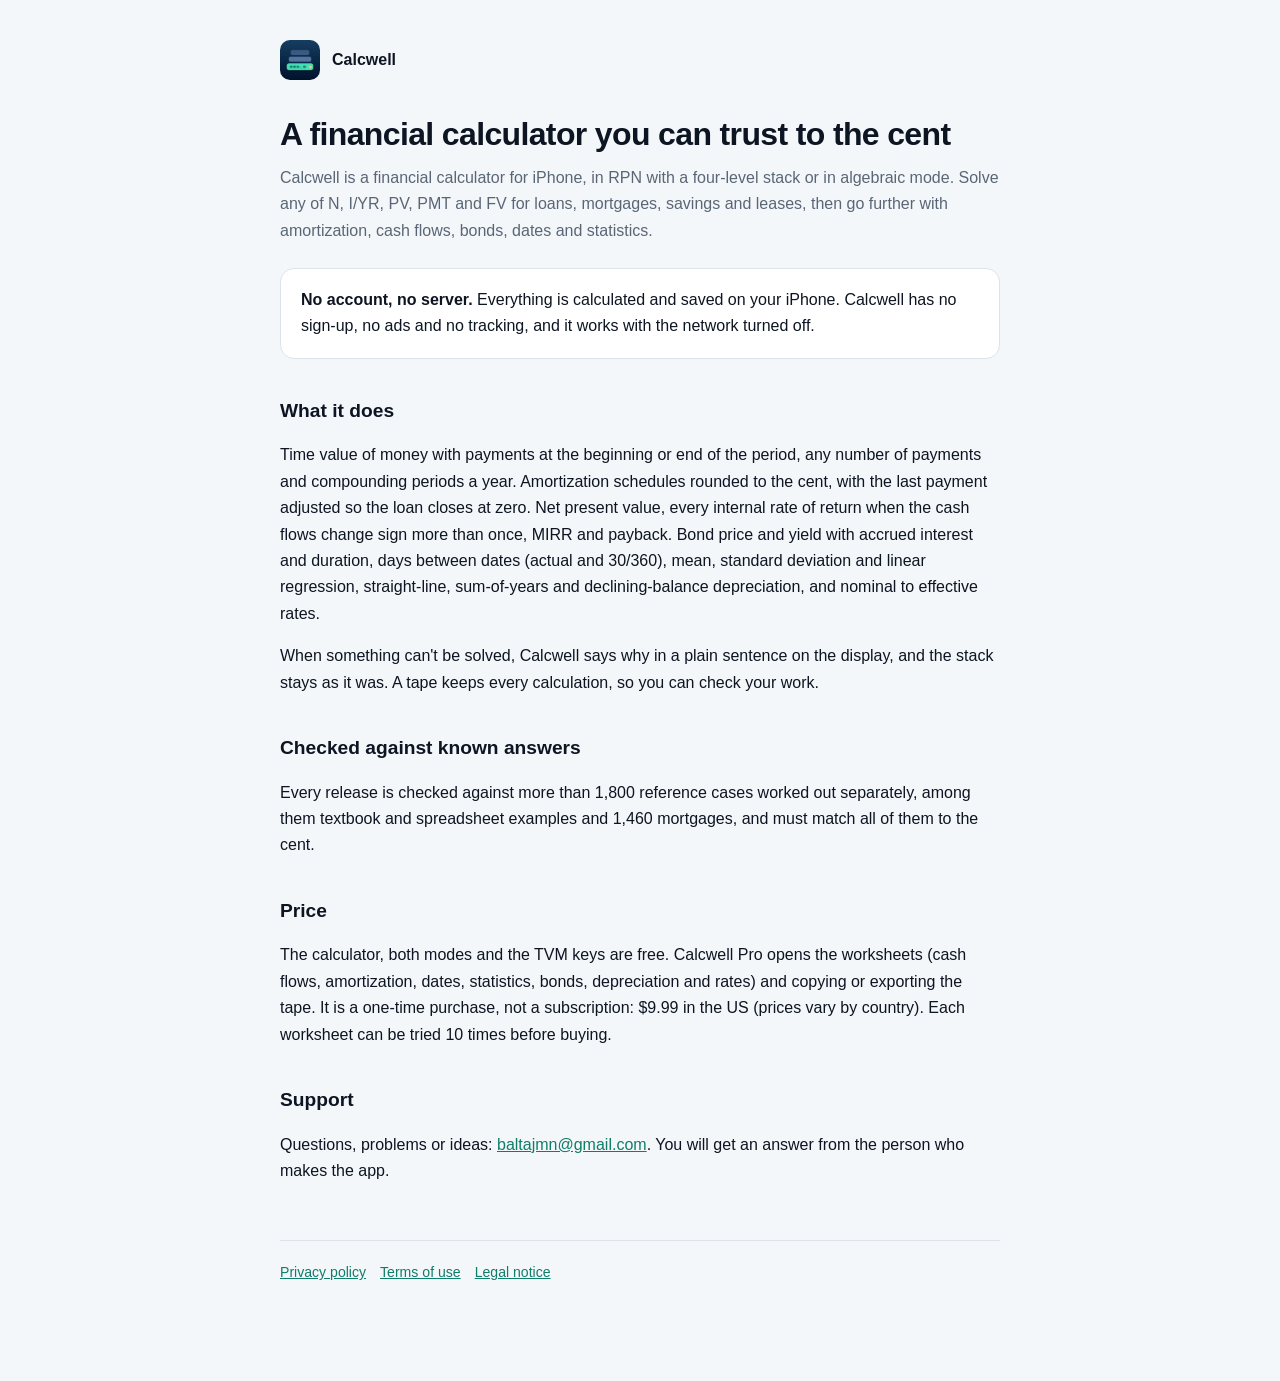
==== index.html @ ff2c508a "Calcwell web: landing, privacy and legal notice Co-Authored-By: Claude Opus 5.5 <noreply@anthropic.c" ====
<!doctype html>
<html lang="en">
<head>
<meta charset="utf-8">
<meta name="viewport" content="width=device-width, initial-scale=1">
<title>Calcwell: Financial Calculator for iPhone</title>
<meta name="description" content="RPN and algebraic financial calculator for iPhone: loan and mortgage payments, amortization, NPV and IRR, bonds, dates, statistics and depreciation. Checked to the cent. No account, works offline.">
<link rel="canonical" href="https://calcwell.baltajmn.dev/">
<link rel="icon" href="/cw/icon-64.png" type="image/png">
<link rel="apple-touch-icon" href="/cw/icon-180.png">
<link rel="stylesheet" href="/cw/site.css">
</head>
<body>
<main>
<a class="brand" href="/"><img src="/cw/icon-180.png" alt="">Calcwell</a>
<h1>A financial calculator you can trust to the cent</h1>
<p class="lede">Calcwell is a financial calculator for iPhone, in RPN with a four-level stack or in algebraic mode. Solve any of N, I/YR, PV, PMT and FV for loans, mortgages, savings and leases, then go further with amortization, cash flows, bonds, dates and statistics.</p>

<div class="box"><p><strong>No account, no server.</strong> Everything is calculated and saved on your iPhone. Calcwell has no sign-up, no ads and no tracking, and it works with the network turned off.</p></div>

<h2>What it does</h2>
<p>Time value of money with payments at the beginning or end of the period, any number of payments and compounding periods a year. Amortization schedules rounded to the cent, with the last payment adjusted so the loan closes at zero. Net present value, every internal rate of return when the cash flows change sign more than once, MIRR and payback. Bond price and yield with accrued interest and duration, days between dates (actual and 30/360), mean, standard deviation and linear regression, straight-line, sum-of-years and declining-balance depreciation, and nominal to effective rates.</p>
<p>When something can't be solved, Calcwell says why in a plain sentence on the display, and the stack stays as it was. A tape keeps every calculation, so you can check your work.</p>

<h2>Checked against known answers</h2>
<p>Every release is checked against more than 1,800 reference cases worked out separately, among them textbook and spreadsheet examples and 1,460 mortgages, and must match all of them to the cent.</p>

<h2>Price</h2>
<p>The calculator, both modes and the TVM keys are free. Calcwell Pro opens the worksheets (cash flows, amortization, dates, statistics, bonds, depreciation and rates) and copying or exporting the tape. It is a one-time purchase, not a subscription: $9.99 in the US (prices vary by country). Each worksheet can be tried 10 times before buying.</p>

<h2>Support</h2>
<p>Questions, problems or ideas: <a href="mailto:baltajmn@gmail.com?subject=Calcwell">baltajmn@gmail.com</a>. You will get an answer from the person who makes the app.</p>

<footer><a href="/privacy/">Privacy policy</a><a href="https://www.apple.com/legal/internet-services/itunes/dev/stdeula/">Terms of use</a><a href="/legal.html">Legal notice</a></footer>
</main>
</body>
</html>
---- cw/site.css ----
:root { --bg: #F4F7FA; --surface: #FFFFFF; --ink: #0D1522; --muted: #5A6676; --line: #DCE3EA; --accent: #0F7D69; }
@media (prefers-color-scheme: dark) {
  :root { --bg: #0D1522; --surface: #142033; --ink: #E8EEF4; --muted: #9AA8B8; --line: #22324A; --accent: #3FD8A6; }
}
* { box-sizing: border-box; }
body { margin: 0; padding: 40px 20px 96px; background: var(--bg); color: var(--ink);
  font: 16px/1.65 -apple-system, BlinkMacSystemFont, "Segoe UI", Roboto, Helvetica, Arial, sans-serif; }
main { max-width: 720px; margin: 0 auto; }
h1 { font-size: 2rem; font-weight: 650; letter-spacing: -0.02em; margin: 0 0 4px; }
h2 { font-size: 1.2rem; font-weight: 650; margin: 36px 0 8px; }
.brand { display: flex; align-items: center; gap: 12px; margin: 0 0 28px; text-decoration: none; color: var(--ink); font-weight: 650; }
.brand img { width: 40px; height: 40px; border-radius: 10px; }
.lede { color: var(--muted); margin: 0 0 24px; }
.box { background: var(--surface); border: 1px solid var(--line); border-radius: 14px; padding: 18px 20px; margin: 24px 0; }
.box p { margin: 0; }
table { border-collapse: collapse; width: 100%; font-size: 0.94rem; }
th, td { text-align: left; padding: 10px 12px; border-bottom: 1px solid var(--line); vertical-align: top; }
th { color: var(--muted); font-weight: 600; width: 32%; }
a { color: var(--accent); }
footer { color: var(--muted); font-size: 0.88rem; margin-top: 56px; border-top: 1px solid var(--line); padding-top: 20px; }
footer a { margin-right: 14px; }
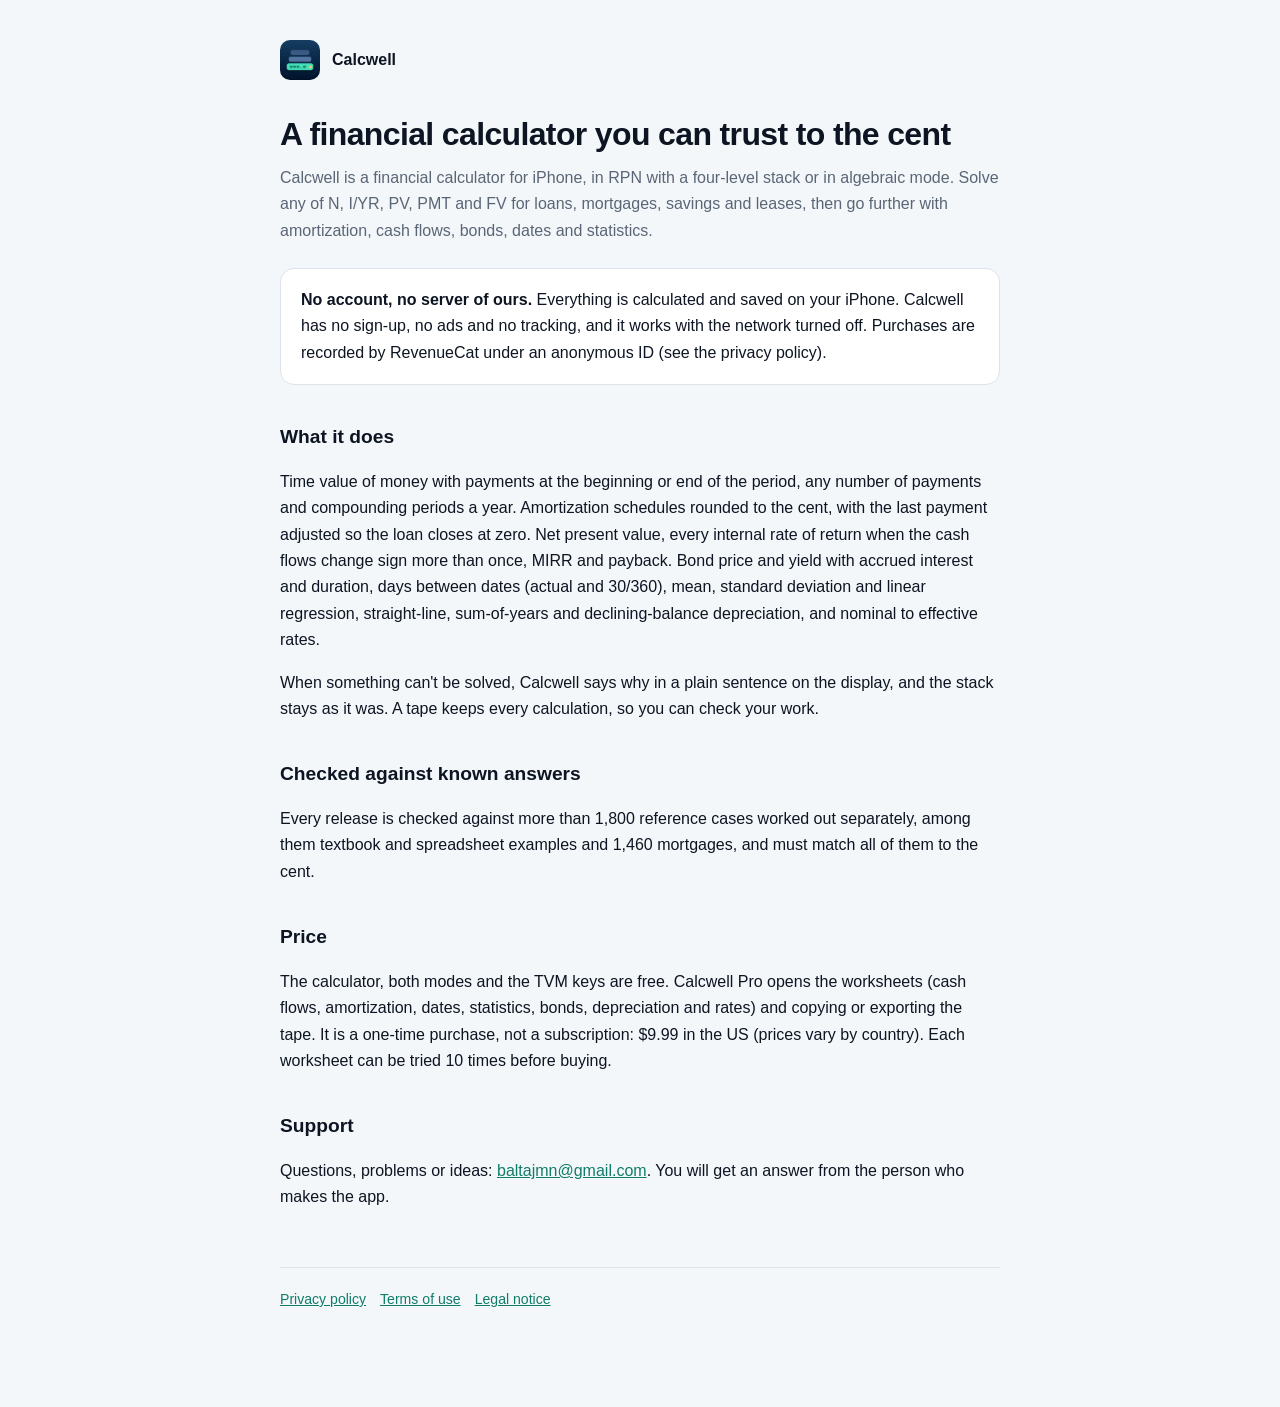
==== commit bbb332bc: "Privacy: RevenueCat records purchases Co-Authored-By: Claude Opus 5.5 <noreply@anthropic.com>" ====
--- a/index.html
+++ b/index.html
@@ -16,7 +16,7 @@
 <h1>A financial calculator you can trust to the cent</h1>
 <p class="lede">Calcwell is a financial calculator for iPhone, in RPN with a four-level stack or in algebraic mode. Solve any of N, I/YR, PV, PMT and FV for loans, mortgages, savings and leases, then go further with amortization, cash flows, bonds, dates and statistics.</p>
 
-<div class="box"><p><strong>No account, no server.</strong> Everything is calculated and saved on your iPhone. Calcwell has no sign-up, no ads and no tracking, and it works with the network turned off.</p></div>
+<div class="box"><p><strong>No account, no server of ours.</strong> Everything is calculated and saved on your iPhone. Calcwell has no sign-up, no ads and no tracking, and it works with the network turned off. Purchases are recorded by RevenueCat under an anonymous ID (see the privacy policy).</p></div>
 
 <h2>What it does</h2>
 <p>Time value of money with payments at the beginning or end of the period, any number of payments and compounding periods a year. Amortization schedules rounded to the cent, with the last payment adjusted so the loan closes at zero. Net present value, every internal rate of return when the cash flows change sign more than once, MIRR and payback. Bond price and yield with accrued interest and duration, days between dates (actual and 30/360), mean, standard deviation and linear regression, straight-line, sum-of-years and declining-balance depreciation, and nominal to effective rates.</p>
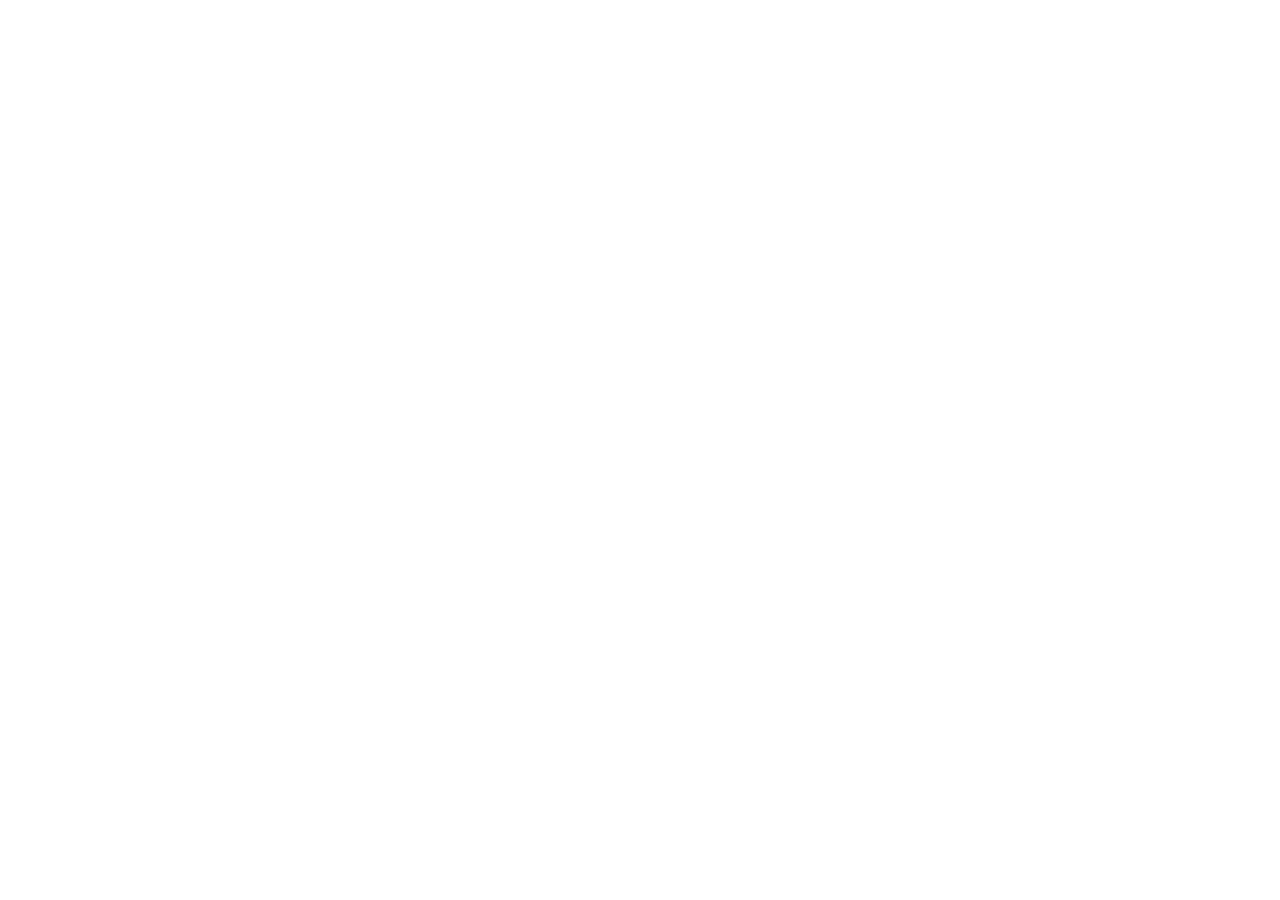
==== commit 037bc2c4: "Redirect every page to https://baltajmn.dev/ Co-Authored-By: Claude Opus 5.5 <noreply@anthropic.com>" ====
--- a/index.html
+++ b/index.html
@@ -1,37 +1,13 @@
-<!doctype html>
+<!DOCTYPE html>
 <html lang="en">
 <head>
 <meta charset="utf-8">
-<meta name="viewport" content="width=device-width, initial-scale=1">
-<title>Calcwell: Financial Calculator for iPhone</title>
-<meta name="description" content="RPN and algebraic financial calculator for iPhone: loan and mortgage payments, amortization, NPV and IRR, bonds, dates, statistics and depreciation. Checked to the cent. No account, works offline.">
-<link rel="canonical" href="https://calcwell.baltajmn.dev/">
-<link rel="icon" href="/cw/icon-64.png" type="image/png">
-<link rel="apple-touch-icon" href="/cw/icon-180.png">
-<link rel="stylesheet" href="/cw/site.css">
+<title>Calcwell is no longer available</title>
+<link rel="canonical" href="https://baltajmn.dev/">
+<meta http-equiv="refresh" content="0; url=https://baltajmn.dev/">
+<script>location.replace('https://baltajmn.dev/' + location.hash)</script>
 </head>
 <body>
-<main>
-<a class="brand" href="/"><img src="/cw/icon-180.png" alt="">Calcwell</a>
-<h1>A financial calculator you can trust to the cent</h1>
-<p class="lede">Calcwell is a financial calculator for iPhone, in RPN with a four-level stack or in algebraic mode. Solve any of N, I/YR, PV, PMT and FV for loans, mortgages, savings and leases, then go further with amortization, cash flows, bonds, dates and statistics.</p>
-
-<div class="box"><p><strong>No account, no server of ours.</strong> Everything is calculated and saved on your iPhone. Calcwell has no sign-up, no ads and no tracking, and it works with the network turned off. Purchases are recorded by RevenueCat under an anonymous ID (see the privacy policy).</p></div>
-
-<h2>What it does</h2>
-<p>Time value of money with payments at the beginning or end of the period, any number of payments and compounding periods a year. Amortization schedules rounded to the cent, with the last payment adjusted so the loan closes at zero. Net present value, every internal rate of return when the cash flows change sign more than once, MIRR and payback. Bond price and yield with accrued interest and duration, days between dates (actual and 30/360), mean, standard deviation and linear regression, straight-line, sum-of-years and declining-balance depreciation, and nominal to effective rates.</p>
-<p>When something can't be solved, Calcwell says why in a plain sentence on the display, and the stack stays as it was. A tape keeps every calculation, so you can check your work.</p>
-
-<h2>Checked against known answers</h2>
-<p>Every release is checked against more than 1,800 reference cases worked out separately, among them textbook and spreadsheet examples and 1,460 mortgages, and must match all of them to the cent.</p>
-
-<h2>Price</h2>
-<p>The calculator, both modes and the TVM keys are free. Calcwell Pro opens the worksheets (cash flows, amortization, dates, statistics, bonds, depreciation and rates) and copying or exporting the tape. It is a one-time purchase, not a subscription: $9.99 in the US (prices vary by country). Each worksheet can be tried 10 times before buying.</p>
-
-<h2>Support</h2>
-<p>Questions, problems or ideas: <a href="mailto:baltajmn@gmail.com?subject=Calcwell">baltajmn@gmail.com</a>. You will get an answer from the person who makes the app.</p>
-
-<footer><a href="/privacy/">Privacy policy</a><a href="https://www.apple.com/legal/internet-services/itunes/dev/stdeula/">Terms of use</a><a href="/legal.html">Legal notice</a></footer>
-</main>
+<p>Calcwell is no longer available. <a href="https://baltajmn.dev/">See all apps by BaltaJmn</a>.</p>
 </body>
 </html>
